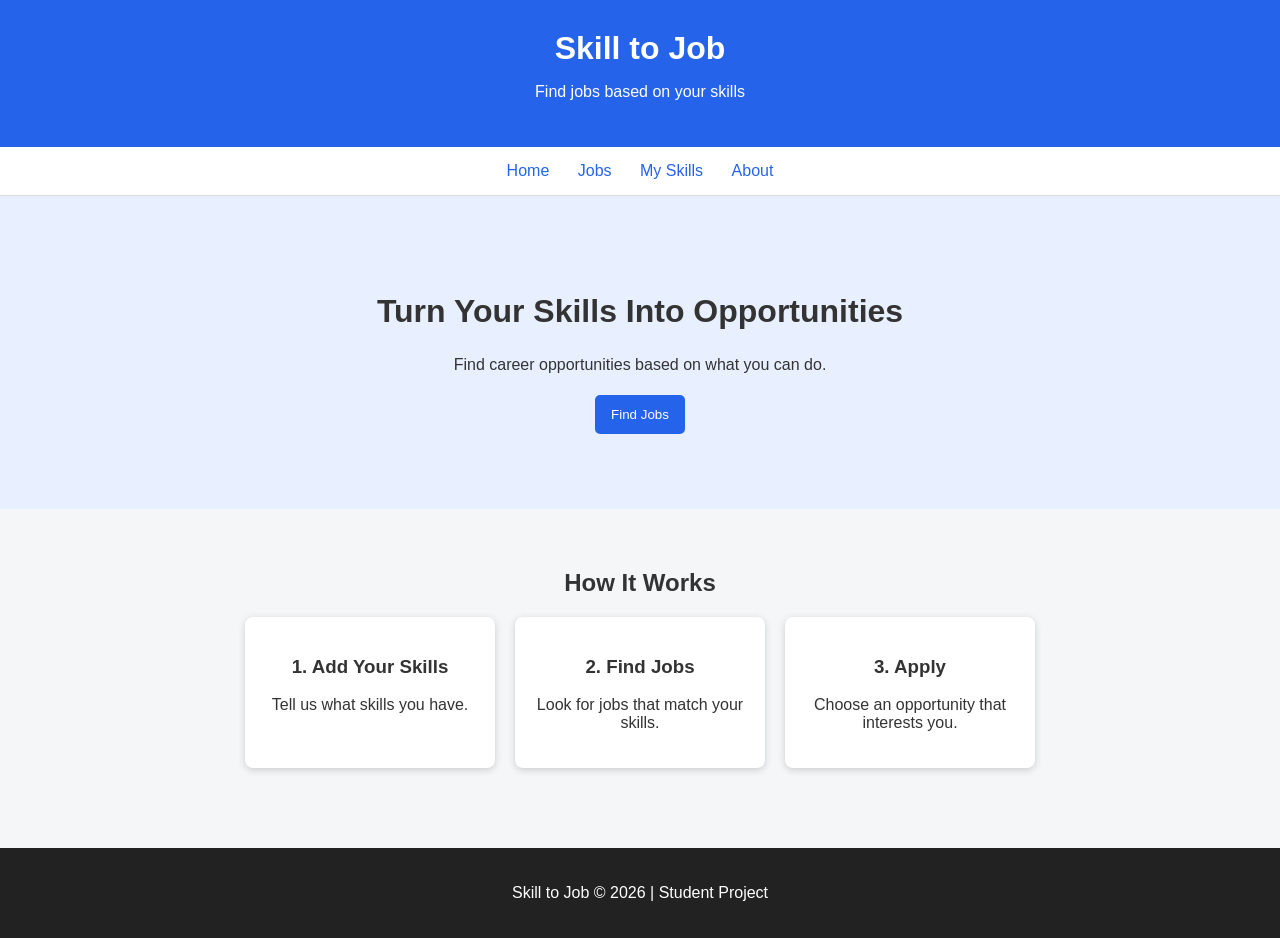
==== index.html @ 77031315 "initial commit" ====
<!DOCTYPE html>
<html>
<head>
    <title>Skill to Job - Home</title>
    <link rel="stylesheet" href="style.css">
</head>

<body>

<header>
    <h1>Skill to Job</h1>
    <p>Find jobs based on your skills</p>
</header>

<nav>
    <a href="index.html">Home</a>
    <a href="jobs.html">Jobs</a>
    <a href="skills.html">My Skills</a>
    <a href="about.html">About</a>
</nav>

<section class="hero">

    <h2>Turn Your Skills Into Opportunities</h2>

    <p>
        Find career opportunities based on what you can do.
    </p>

    <a href="jobs.html">
        <button>Find Jobs</button>
    </a>

</section>

<section class="home-content">

    <h2>How It Works</h2>

    <div class="steps">

        <div class="step">
            <h3>1. Add Your Skills</h3>
            <p>
                Tell us what skills you have.
            </p>
        </div>

        <div class="step">
            <h3>2. Find Jobs</h3>
            <p>
                Look for jobs that match your skills.
            </p>
        </div>

        <div class="step">
            <h3>3. Apply</h3>
            <p>
                Choose an opportunity that interests you.
            </p>
        </div>

    </div>

</section>

<footer>
    <p>Skill to Job &copy; 2026 | Student Project</p>
</footer>

</body>
</html>
---- style.css ----
* {
    box-sizing: border-box;
}

body {
    margin: 0;
    font-family: Arial, sans-serif;
    background-color: #f4f6f8;
    color: #333;
}


/* HEADER */

header {
    background-color: #2563eb;
    color: white;
    text-align: center;
    padding: 30px;
}

header h1 {
    margin: 0;
}


/* NAVIGATION */

nav {
    background-color: white;
    text-align: center;
    padding: 15px;
    border-bottom: 1px solid #ddd;
}

nav a {
    text-decoration: none;
    color: #2563eb;
    margin: 0 12px;
}

nav a:hover {
    text-decoration: underline;
}


/* HOME */

.hero {
    text-align: center;
    padding: 70px 20px;
    background-color: #e8f0ff;
}

.hero h2 {
    font-size: 32px;
}


.home-content {
    text-align: center;
    padding: 40px 20px;
}

.steps {
    display: flex;
    justify-content: center;
    gap: 20px;
    flex-wrap: wrap;
}

.step {
    background-color: white;
    width: 250px;
    padding: 20px;
    border-radius: 8px;
    box-shadow: 0 2px 7px #ccc;
}


/* SEARCH */

.search-box {
    background-color: white;
    text-align: center;
    padding: 35px;
    margin: 25px auto;
    width: 90%;
    max-width: 800px;
    border-radius: 8px;
}


/* INPUT */

input {
    padding: 12px;
    width: 60%;
    max-width: 500px;
    border: 1px solid #aaa;
    border-radius: 5px;
}


/* BUTTON */

button {
    padding: 12px 16px;
    margin: 5px;
    border: none;
    border-radius: 5px;
    background-color: #2563eb;
    color: white;
    cursor: pointer;
}

button:hover {
    background-color: #1749b5;
}


/* JOBS */

.section-title {
    text-align: center;
    margin-top: 35px;
}

.filter {
    text-align: center;
    margin: 20px;
}

.job-container {
    display: flex;
    flex-wrap: wrap;
    justify-content: center;
    gap: 20px;
    padding: 20px;
}

.job-card {
    background-color: white;
    width: 300px;
    padding: 20px;
    border-radius: 8px;
    box-shadow: 0 2px 8px #ccc;
}

.job-card h3 {
    color: #2563eb;
}

.job-card p {
    line-height: 1.5;
}


/* CATEGORY */

.category {
    display: inline-block;
    background-color: #e8f0ff;
    color: #1749b5;
    padding: 5px 8px;
    border-radius: 4px;
    font-size: 13px;
}


/* MATCH */

.match {
    font-weight: bold;
    color: green;
}


/* SKILLS */

.skills-page {
    background-color: white;
    width: 90%;
    max-width: 800px;
    margin: 40px auto;
    padding: 35px;
    border-radius: 8px;
}

.skills-page h2 {
    color: #2563eb;
}

.skills-page li {
    margin: 10px;
}


/* ABOUT */

.about-page {
    background-color: white;
    width: 90%;
    max-width: 800px;
    margin: 40px auto;
    padding: 35px;
    border-radius: 8px;
    line-height: 1.6;
}

.about-page h2 {
    color: #2563eb;
}


/* FOOTER */

footer {
    margin-top: 40px;
    background-color: #222;
    color: white;
    text-align: center;
    padding: 20px;
}


/* MOBILE */

@media (max-width: 600px) {

    input {
        width: 90%;
    }

    .job-card {
        width: 90%;
    }

    nav a {
        display: inline-block;
        margin: 6px;
    }

}
<!DOCTYPE html>
<html>
<head>
    <title>Skill to Job - My Skills</title>
    <link rel="stylesheet" href="style.css">
</head>

<body>

<header>
    <h1>Skill to Job</h1>
    <p>Build your skill profile</p>
</header>

<nav>
    <a href="index.html">Home</a>
    <a href="jobs.html">Jobs</a>
    <a href="skills.html">My Skills</a>
    <a href="about.html">About</a>
</nav>


<section class="skills-page">

    <h2>My Skills</h2>

    <p>
        Add the skills that you currently have.
    </p>

    <input
        type="text"
        id="skillInput"
        placeholder="Example: communication"
    >

    <button onclick="addSkill()">
        Add Skill
    </button>


    <h3>My Skill List</h3>

    <ul id="skillList"></ul>

</section>


<footer>
    <p>Skill to Job &copy; 2026 | Student Project</p>
</footer>


<script>

function addSkill() {

    let input =
        document.getElementById("skillInput");

    let skill =
        input.value.trim();


    if (skill == "") {

        alert("Please enter a skill.");

        return;
    }


    let list =
        document.getElementById("skillList");


    let item =
        document.createElement("li");


    item.innerText = skill;


    list.appendChild(item);


    input.value = "";

}

</script>

</body>
</html>
10:14 PM
* {
    box-sizing: border-box;
}

body {
    margin: 0;
    font-family: Arial, sans-serif;
    background-color: #f4f6f8;
    color: #333;
}


/* HEADER */

header {
    background-color: #2563eb;
    color: white;
    text-align: center;
    padding: 30px;
}

header h1 {
    margin: 0;
}


/* NAVIGATION */

nav {
    background-color: white;
    text-align: center;
    padding: 15px;
    border-bottom: 1px solid #ddd;
}

nav a {
    text-decoration: none;
    color: #2563eb;
    margin: 0 12px;
}

nav a:hover {
    text-decoration: underline;
}


/* HOME */

.hero {
    text-align: center;
    padding: 70px 20px;
    background-color: #e8f0ff;
}

.hero h2 {
    font-size: 32px;
}


.home-content {
    text-align: center;
    padding: 40px 20px;
}

.steps {
    display: flex;
    justify-content: center;
    gap: 20px;
    flex-wrap: wrap;
}

.step {
    background-color: white;
    width: 250px;
    padding: 20px;
    border-radius: 8px;
    box-shadow: 0 2px 7px #ccc;
}


/* SEARCH */

.search-box {
    background-color: white;
    text-align: center;
    padding: 35px;
    margin: 25px auto;
    width: 90%;
    max-width: 800px;
    border-radius: 8px;
}


/* INPUT */

input {
    padding: 12px;
    width: 60%;
    max-width: 500px;
    border: 1px solid #aaa;
    border-radius: 5px;
}


/* BUTTON */

button {
    padding: 12px 16px;
    margin: 5px;
    border: none;
    border-radius: 5px;
    background-color: #2563eb;
    color: white;
    cursor: pointer;
}

button:hover {
    background-color: #1749b5;
}


/* JOBS */

.section-title {
    text-align: center;
    margin-top: 35px;
}

.filter {
    text-align: center;
    margin: 20px;
}

.job-container {
    display: flex;
    flex-wrap: wrap;
    justify-content: center;
    gap: 20px;
    padding: 20px;
}

.job-card {
    background-color: white;
    width: 300px;
    padding: 20px;
    border-radius: 8px;
    box-shadow: 0 2px 8px #ccc;
}

.job-card h3 {
    color: #2563eb;
}

.job-card p {
    line-height: 1.5;
}


/* CATEGORY */

.category {
    display: inline-block;
    background-color: #e8f0ff;
    color: #1749b5;
    padding: 5px 8px;
    border-radius: 4px;
    font-size: 13px;
}


/* MATCH */

.match {
    font-weight: bold;
    color: green;
}


/* SKILLS */

.skills-page {
    background-color: white;
    width: 90%;
    max-width: 800px;
    margin: 40px auto;
    padding: 35px;
    border-radius: 8px;
}

.skills-page h2 {
    color: #2563eb;
}

.skills-page li {
    margin: 10px;
}


/* ABOUT */

.about-page {
    background-color: white;
    width: 90%;
    max-width: 800px;
    margin: 40px auto;
    padding: 35px;
    border-radius: 8px;
    line-height: 1.6;
}

.about-page h2 {
    color: #2563eb;
}


/* FOOTER */

footer {
    margin-top: 40px;
    background-color: #222;
    color: white;
    text-align: center;
    padding: 20px;
}


/* MOBILE */

@media (max-width: 600px) {

    input {
        width: 90%;
    }

    .job-card {
        width: 90%;
    }

    nav a {
        display: inline-block;
        margin: 6px;
    }

}
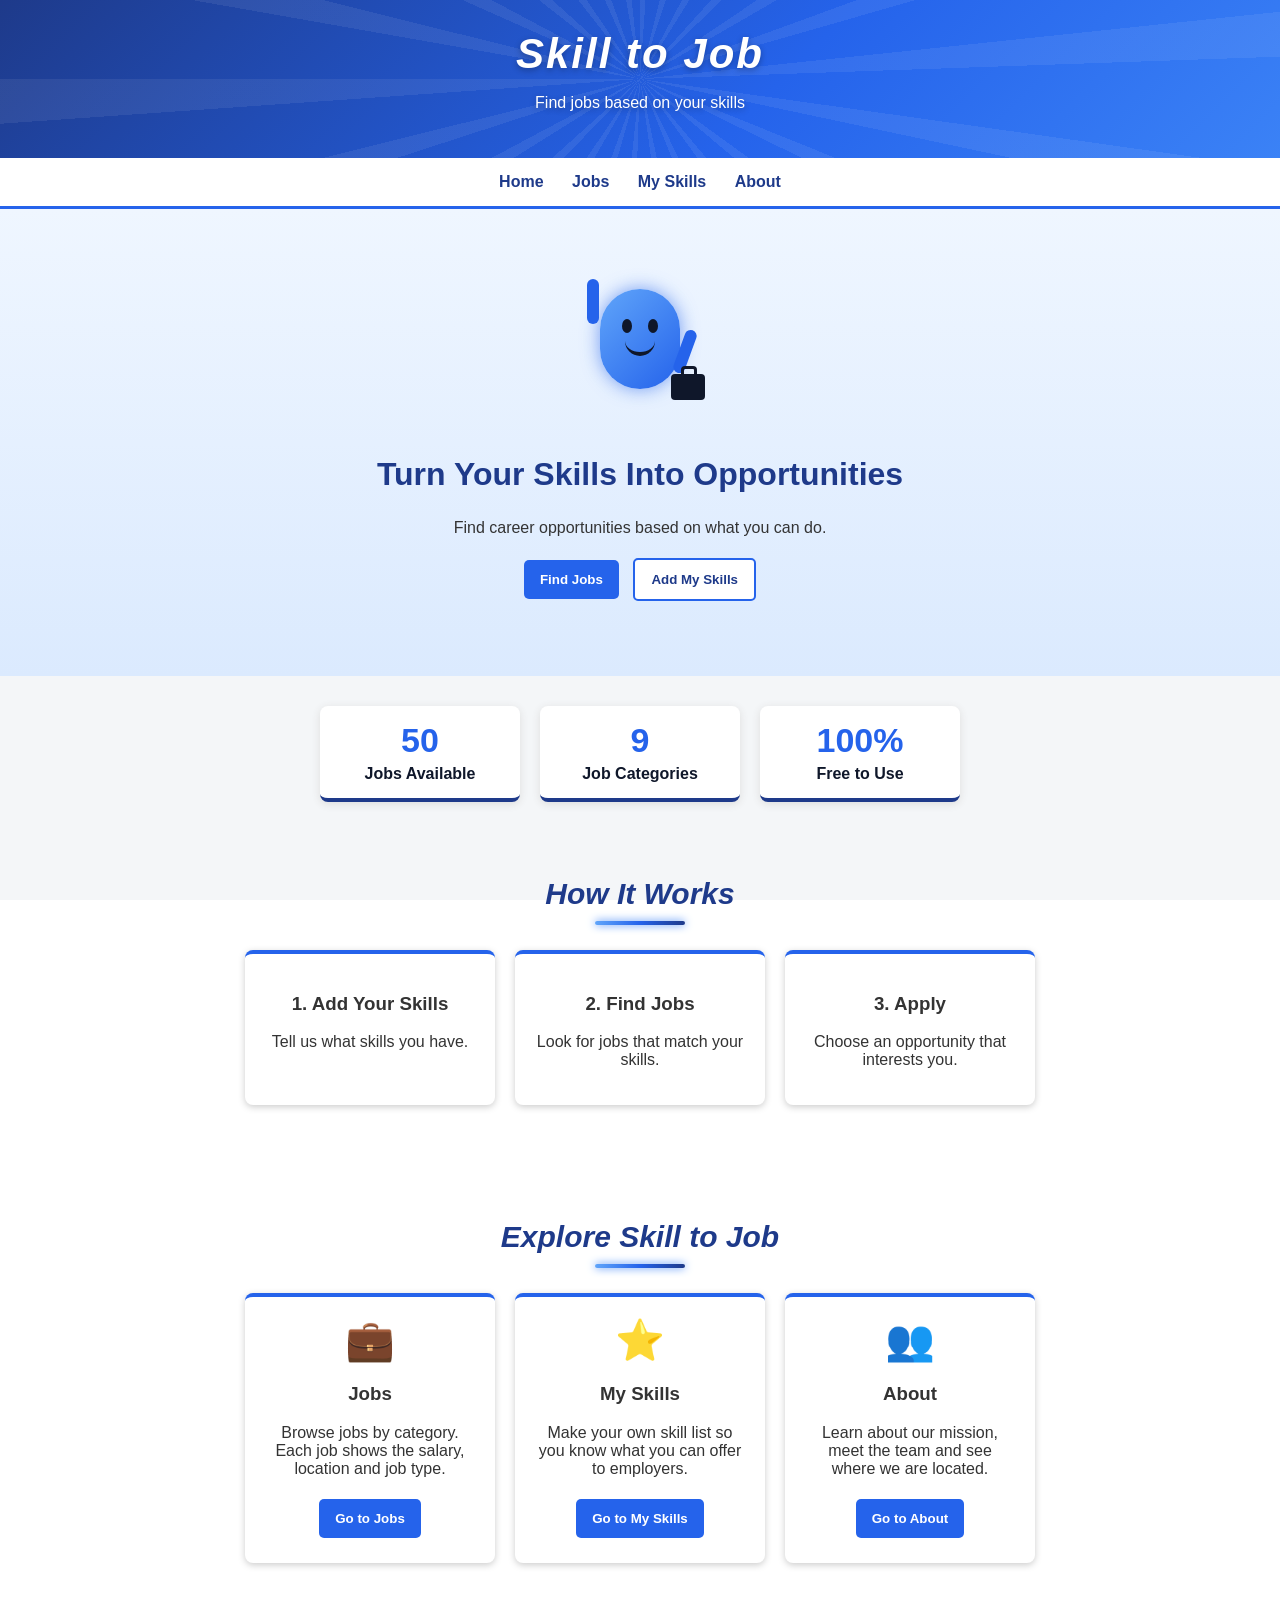
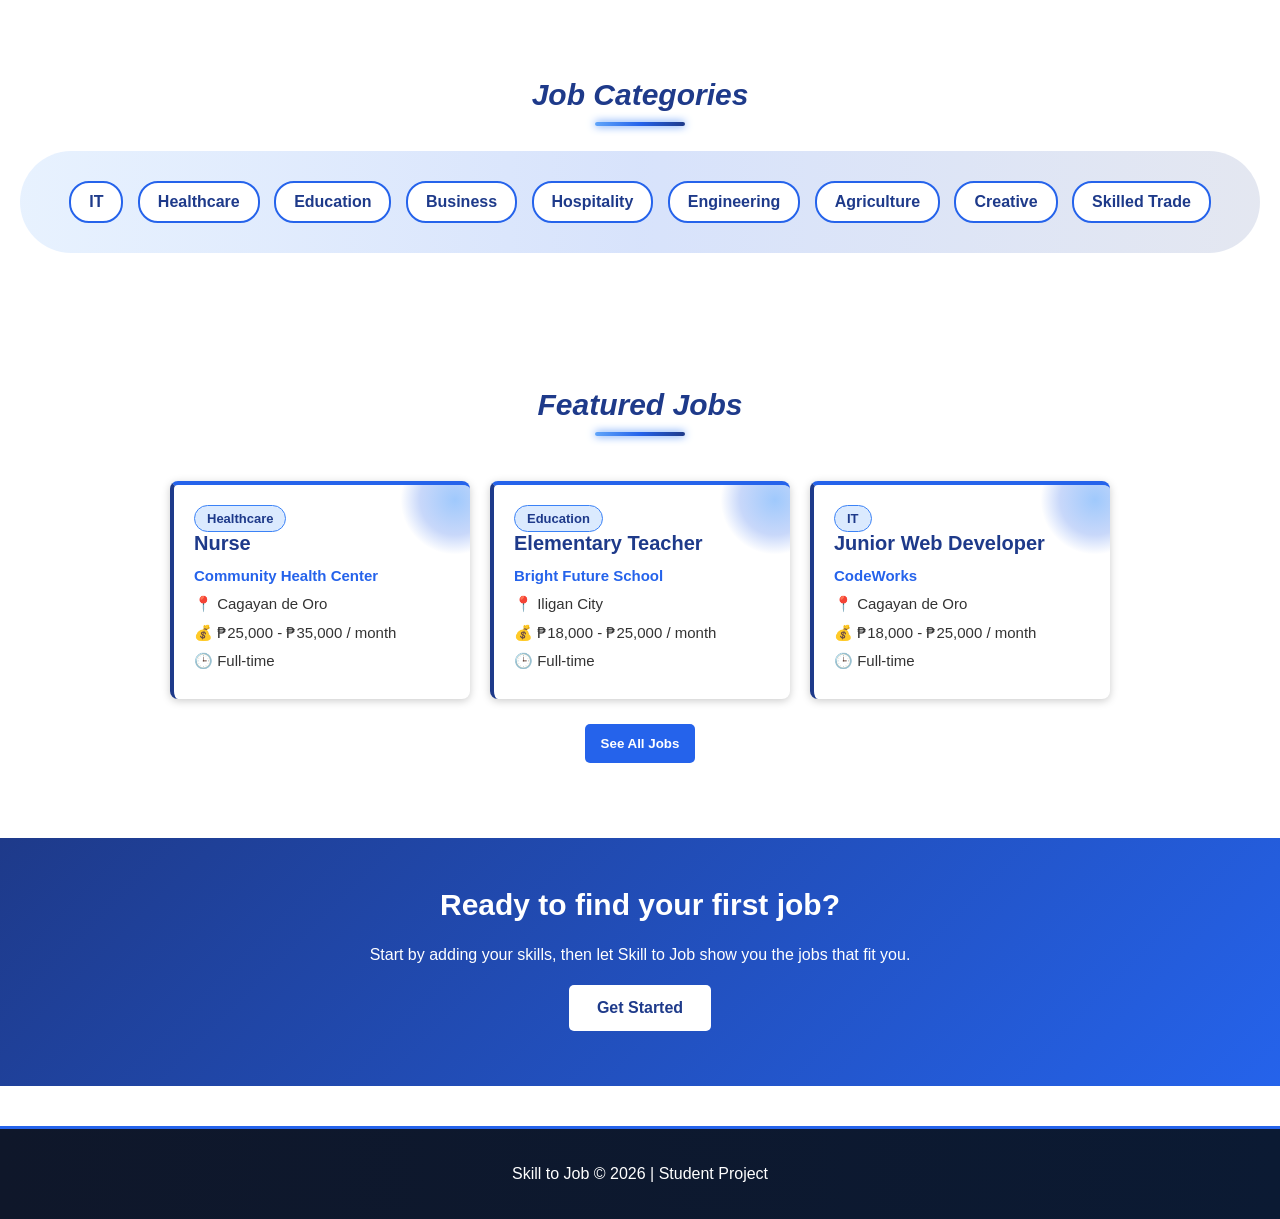
==== commit 6fac2d4e: "midterm project presentation" ====
--- a/index.html
+++ b/index.html
@@ -19,50 +19,193 @@
     <a href="about.html">About</a>
 </nav>
 
+
+<!-- ===== HERO ===== -->
 <section class="hero">
 
+    <div class="mascot">
+        <div class="mascot-body">
+            <div class="eye left"></div>
+            <div class="eye right"></div>
+            <div class="smile"></div>
+        </div>
+        <div class="arm wave"></div>
+        <div class="arm hold"></div>
+        <div class="briefcase"></div>
+    </div>
+
     <h2>Turn Your Skills Into Opportunities</h2>
 
-    <p>
-        Find career opportunities based on what you can do.
-    </p>
+    <p>Find career opportunities based on what you can do.</p>
 
     <a href="jobs.html">
         <button>Find Jobs</button>
     </a>
 
-</section>
-
-<section class="home-content">
-
-    <h2>How It Works</h2>
+    <a href="skills.html">
+        <button class="btn-outline">Add My Skills</button>
+    </a>
+
+</section>
+
+
+<!-- ===== NUMBERS ===== -->
+<section class="stats">
+
+    <div class="stat">
+        <h3>50</h3>
+        <p>Jobs Available</p>
+    </div>
+
+    <div class="stat">
+        <h3>9</h3>
+        <p>Job Categories</p>
+    </div>
+
+    <div class="stat">
+        <h3>100%</h3>
+        <p>Free to Use</p>
+    </div>
+
+</section>
+
+
+<!-- ===== HOW IT WORKS ===== -->
+<section class="home-content">
+
+    <h2 class="section-title">How It Works</h2>
 
     <div class="steps">
 
         <div class="step">
             <h3>1. Add Your Skills</h3>
-            <p>
-                Tell us what skills you have.
-            </p>
+            <p>Tell us what skills you have.</p>
         </div>
 
         <div class="step">
             <h3>2. Find Jobs</h3>
-            <p>
-                Look for jobs that match your skills.
-            </p>
+            <p>Look for jobs that match your skills.</p>
         </div>
 
         <div class="step">
             <h3>3. Apply</h3>
-            <p>
-                Choose an opportunity that interests you.
-            </p>
-        </div>
-
-    </div>
-
-</section>
+            <p>Choose an opportunity that interests you.</p>
+        </div>
+
+    </div>
+
+</section>
+
+
+<!-- ===== OUR PAGES ===== -->
+<section class="home-content">
+
+    <h2 class="section-title">Explore Skill to Job</h2>
+
+    <div class="steps">
+
+        <div class="step page-card">
+            <div class="page-icon">💼</div>
+            <h3>Jobs</h3>
+            <p>Browse jobs by category. Each job shows the salary, location and job type.</p>
+            <a href="jobs.html"><button>Go to Jobs</button></a>
+        </div>
+
+        <div class="step page-card">
+            <div class="page-icon">⭐</div>
+            <h3>My Skills</h3>
+            <p>Make your own skill list so you know what you can offer to employers.</p>
+            <a href="skills.html"><button>Go to My Skills</button></a>
+        </div>
+
+        <div class="step page-card">
+            <div class="page-icon">👥</div>
+            <h3>About</h3>
+            <p>Learn about our mission, meet the team and see where we are located.</p>
+            <a href="about.html"><button>Go to About</button></a>
+        </div>
+
+    </div>
+
+</section>
+
+
+<!-- ===== CATEGORIES ===== -->
+<section class="home-content">
+
+    <h2 class="section-title">Job Categories</h2>
+
+    <div class="filter">
+        <a href="jobs.html#it">IT</a>
+        <a href="jobs.html#healthcare">Healthcare</a>
+        <a href="jobs.html#education">Education</a>
+        <a href="jobs.html#business">Business</a>
+        <a href="jobs.html#hospitality">Hospitality</a>
+        <a href="jobs.html#engineering">Engineering</a>
+        <a href="jobs.html#agriculture">Agriculture</a>
+        <a href="jobs.html#creative">Creative</a>
+        <a href="jobs.html#skilled-trade">Skilled Trade</a>
+    </div>
+
+</section>
+
+
+<!-- ===== FEATURED JOBS ===== -->
+<section class="home-content">
+
+    <h2 class="section-title">Featured Jobs</h2>
+
+    <div class="job-container">
+
+        <div class="job-card">
+            <span class="category">Healthcare</span>
+            <h3>Nurse</h3>
+            <p class="company">Community Health Center</p>
+            <p>📍 Cagayan de Oro</p>
+            <p>💰 ₱25,000 - ₱35,000 / month</p>
+            <p>🕒 Full-time</p>
+        </div>
+
+        <div class="job-card">
+            <span class="category">Education</span>
+            <h3>Elementary Teacher</h3>
+            <p class="company">Bright Future School</p>
+            <p>📍 Iligan City</p>
+            <p>💰 ₱18,000 - ₱25,000 / month</p>
+            <p>🕒 Full-time</p>
+        </div>
+
+        <div class="job-card">
+            <span class="category">IT</span>
+            <h3>Junior Web Developer</h3>
+            <p class="company">CodeWorks</p>
+            <p>📍 Cagayan de Oro</p>
+            <p>💰 ₱18,000 - ₱25,000 / month</p>
+            <p>🕒 Full-time</p>
+        </div>
+
+    </div>
+
+    <a href="jobs.html">
+        <button>See All Jobs</button>
+    </a>
+
+</section>
+
+
+<!-- ===== CALL TO ACTION ===== -->
+<section class="cta">
+
+    <h2>Ready to find your first job?</h2>
+
+    <p>Start by adding your skills, then let Skill to Job show you the jobs that fit you.</p>
+
+    <a href="skills.html">
+        <button>Get Started</button>
+    </a>
+
+</section>
+
 
 <footer>
     <p>Skill to Job &copy; 2026 | Student Project</p>
--- a/style.css
+++ b/style.css
@@ -1,135 +1,337 @@
-* {
-    box-sizing: border-box;
-}
+/* ===== GENERAL ===== */
+
+* { box-sizing: border-box; }
 
 body {
     margin: 0;
     font-family: Arial, sans-serif;
-    background-color: #f4f6f8;
     color: #333;
-}
-
-
-/* HEADER */
+    background: radial-gradient(circle at 50% 0%, #e0ecff 0%, #f4f6f8 45%) fixed;
+}
+
+a { text-decoration: none; }
+
+
+/* ===== HEADER ===== */
 
 header {
-    background-color: #2563eb;
-    color: white;
-    text-align: center;
+    position: relative;
+    overflow: hidden;
     padding: 30px;
-}
+    color: white;
+    text-align: center;
+    background: linear-gradient(135deg, #1e3a8a 0%, #2563eb 60%, #3b82f6 100%);
+    text-shadow: 0 2px 6px rgba(0, 0, 0, 0.3);
+}
+
+/* spinning light rays */
+header::before {
+    content: "";
+    position: absolute;
+    inset: -50%;
+    background: repeating-conic-gradient(rgba(255, 255, 255, 0.07) 0deg 4deg, transparent 4deg 14deg);
+    animation: spin 30s linear infinite;
+    pointer-events: none;
+}
+
+header h1, header p { position: relative; z-index: 1; }
 
 header h1 {
     margin: 0;
-}
-
-
-/* NAVIGATION */
+    font-size: 42px;
+    font-style: italic;
+    letter-spacing: 2px;
+}
+
+@keyframes spin { to { transform: rotate(360deg); } }
+
+
+/* ===== NAVIGATION ===== */
 
 nav {
+    padding: 15px;
+    text-align: center;
     background-color: white;
-    text-align: center;
-    padding: 15px;
-    border-bottom: 1px solid #ddd;
-}
-
-nav a {
-    text-decoration: none;
-    color: #2563eb;
-    margin: 0 12px;
-}
-
-nav a:hover {
-    text-decoration: underline;
-}
-
-
-/* HOME */
+    border-bottom: 3px solid #2563eb;
+}
+
+nav a { margin: 0 12px; color: #1e3a8a; font-weight: bold; transition: 0.2s; }
+nav a:hover { color: #2563eb; text-decoration: underline; }
+
+
+/* ===== BUTTONS ===== */
+
+button {
+    margin: 5px;
+    padding: 12px 16px;
+    border: none;
+    border-radius: 5px;
+    color: white;
+    font-weight: bold;
+    cursor: pointer;
+    background: #2563eb;
+    transition: transform 0.15s, box-shadow 0.2s;
+}
+
+button:hover {
+    background: #1d4ed8;
+    transform: translateY(-2px);
+    box-shadow: 0 0 14px #3b82f6;
+}
+
+button:focus-visible { outline: none; box-shadow: 0 0 10px rgba(37, 99, 235, 0.6); }
+
+.btn-outline { background: white; color: #1e3a8a; border: 2px solid #2563eb; }
+.btn-outline:hover { color: white; }
+
+
+/* ===== HOME ===== */
 
 .hero {
-    text-align: center;
     padding: 70px 20px;
-    background-color: #e8f0ff;
-}
-
-.hero h2 {
-    font-size: 32px;
-}
-
-
-.home-content {
-    text-align: center;
-    padding: 40px 20px;
-}
-
-.steps {
+    text-align: center;
+    background: linear-gradient(180deg, #eff6ff 0%, #dbeafe 100%);
+}
+
+.hero h2 { font-size: 32px; color: #1e3a8a; }
+
+.home-content { padding: 40px 20px; text-align: center; }
+
+.steps, .stats, .team {
     display: flex;
     justify-content: center;
+    flex-wrap: wrap;
     gap: 20px;
-    flex-wrap: wrap;
 }
 
 .step {
-    background-color: white;
     width: 250px;
     padding: 20px;
+    background-color: white;
     border-radius: 8px;
+    border-top: 4px solid #2563eb;
     box-shadow: 0 2px 7px #ccc;
-}
-
-
-/* SEARCH */
-
-.search-box {
+    transition: 0.2s;
+}
+
+.page-card { text-align: center; }
+.page-icon { font-size: 40px; }
+
+.stats { padding: 30px 20px 0; }
+
+.stat {
+    width: 200px;
+    padding: 15px;
+    text-align: center;
     background-color: white;
-    text-align: center;
-    padding: 35px;
-    margin: 25px auto;
+    border-radius: 8px;
+    border-bottom: 4px solid #1e3a8a;
+    box-shadow: 0 2px 8px #ddd;
+}
+
+.stat h3 { margin: 0; font-size: 34px; color: #2563eb; }
+.stat p { margin: 5px 0 0; font-weight: bold; color: #0f172a; }
+
+.cta {
+    margin-top: 30px;
+    padding: 50px 20px;
+    text-align: center;
+    color: white;
+    background: linear-gradient(135deg, #1e3a8a 0%, #2563eb 100%);
+}
+
+.cta h2 { margin-top: 0; font-size: 30px; }
+.cta button { padding: 14px 28px; font-size: 16px; color: #1e3a8a; background: white; }
+.cta button:hover { background: #dbeafe; }
+
+
+/* ===== MASCOT ===== */
+
+.mascot { position: relative; width: 130px; height: 150px; margin: 0 auto 10px; }
+
+.mascot-body {
+    position: absolute;
+    left: 25px;
+    top: 10px;
+    width: 80px;
+    height: 100px;
+    border-radius: 40px;
+    background: linear-gradient(135deg, #60a5fa, #2563eb);
+    box-shadow: 0 0 18px rgba(37, 99, 235, 0.6);
+}
+
+.eye {
+    position: absolute;
+    top: 30px;
+    width: 10px;
+    height: 14px;
+    border-radius: 50%;
+    background-color: #0f172a;
+}
+
+.eye.left  { left: 22px; }
+.eye.right { right: 22px; }
+
+.smile {
+    position: absolute;
+    left: 25px;
+    top: 52px;
+    width: 30px;
+    height: 15px;
+    border-bottom: 4px solid #0f172a;
+    border-radius: 0 0 20px 20px;
+}
+
+.arm {
+    position: absolute;
+    width: 12px;
+    height: 45px;
+    border-radius: 6px;
+    background-color: #2563eb;
+}
+
+.arm.wave {
+    left: 12px;
+    top: 0;
+    transform-origin: bottom;
+    animation: wave 1s ease-in-out infinite alternate;
+}
+
+.arm.hold { right: 14px; top: 50px; transform: rotate(20deg); }
+
+.briefcase {
+    position: absolute;
+    right: 0;
+    top: 95px;
+    width: 34px;
+    height: 26px;
+    border-radius: 4px;
+    background-color: #0f172a;
+}
+
+/* briefcase handle */
+.briefcase::before {
+    content: "";
+    position: absolute;
+    left: 10px;
+    top: -8px;
+    width: 10px;
+    height: 6px;
+    border: 3px solid #0f172a;
+    border-bottom: none;
+    border-radius: 4px 4px 0 0;
+}
+
+@keyframes wave {
+    from { transform: rotate(-40deg); }
+    to   { transform: rotate(-10deg); }
+}
+
+
+/* ===== WHITE BOXES (search, skills, about) ===== */
+
+.search-box, .skills-page, .about-page {
     width: 90%;
     max-width: 800px;
+    margin: 40px auto;
+    padding: 35px;
+    background-color: white;
     border-radius: 8px;
-}
-
-
-/* INPUT */
-
-input {
-    padding: 12px;
-    width: 60%;
-    max-width: 500px;
-    border: 1px solid #aaa;
-    border-radius: 5px;
-}
-
-
-/* BUTTON */
-
-button {
-    padding: 12px 16px;
+    border-top: 4px solid #2563eb;
+}
+
+.search-box {
+    position: relative;
+    overflow: hidden;
+    margin: 25px auto;
+    text-align: center;
+    box-shadow: 0 0 20px rgba(37, 99, 235, 0.25);
+    background:
+        radial-gradient(circle at 0% 100%, rgba(96, 165, 250, 0.35) 0%, transparent 35%),
+        radial-gradient(circle at 100% 0%, rgba(30, 58, 138, 0.18) 0%, transparent 35%),
+        white;
+}
+
+/* light rays in the corner */
+.search-box::before {
+    content: "";
+    position: absolute;
+    top: -120px;
+    right: -120px;
+    width: 260px;
+    height: 260px;
+    border-radius: 50%;
+    background: repeating-conic-gradient(rgba(37, 99, 235, 0.12) 0deg 6deg, transparent 6deg 18deg);
+    pointer-events: none;
+}
+
+.search-box h2 { position: relative; font-size: 34px; font-style: italic; color: #0f172a; }
+.search-box p { position: relative; color: #475569; }
+.search-box button { position: relative; padding: 12px 26px; border-radius: 30px; }
+
+
+/* ===== TITLES ===== */
+
+.section-title {
+    margin-top: 35px;
+    text-align: center;
+    font-size: 30px;
+    font-style: italic;
+    color: #1e3a8a;
+}
+
+/* line under the title */
+.section-title::after {
+    content: "";
+    display: block;
+    width: 90px;
+    height: 4px;
+    margin: 10px auto 0;
+    border-radius: 4px;
+    background: linear-gradient(90deg, #60a5fa, #2563eb, #1e3a8a);
+    box-shadow: 0 0 8px #3b82f6;
+}
+
+
+/* ===== CATEGORY BUTTONS ===== */
+
+.filter {
+    max-width: 1450px;
+    margin: 20px auto;
+    padding: 25px 20px;
+    text-align: center;
+    border-radius: 60px;
+    background: linear-gradient(90deg, rgba(96, 165, 250, 0.15), rgba(37, 99, 235, 0.18), rgba(30, 58, 138, 0.12));
+}
+
+.filter a {
+    display: inline-block;
     margin: 5px;
-    border: none;
-    border-radius: 5px;
-    background-color: #2563eb;
-    color: white;
-    cursor: pointer;
-}
-
-button:hover {
-    background-color: #1749b5;
-}
-
-
-/* JOBS */
-
-.section-title {
-    text-align: center;
-    margin-top: 35px;
-}
-
-.filter {
-    text-align: center;
-    margin: 20px;
-}
+    padding: 10px 18px;
+    font-weight: bold;
+    color: #1e3a8a;
+    background: white;
+    border: 2px solid #2563eb;
+    border-radius: 20px;
+    transition: 0.2s;
+}
+
+.filter a:hover, .filter a:focus-visible {
+    color: white;
+    background: #2563eb;
+    box-shadow: 0 0 14px rgba(37, 99, 235, 0.6);
+}
+
+.filter a:hover { transform: translateY(-3px) scale(1.05); }
+
+
+/* ===== JOBS ===== */
+
+.cat-section { padding-top: 10px; }
+.cat-title { text-align: center; color: #0f172a; font-style: italic; }
+
+/* when a category is clicked (example: jobs.html#healthcare), hide the others */
+body:has(.cat-section:target) .cat-section:not(:target) { display: none; }
 
 .job-container {
     display: flex;
@@ -140,444 +342,215 @@
 }
 
 .job-card {
-    background-color: white;
+    position: relative;
+    overflow: hidden;
     width: 300px;
     padding: 20px;
+    background-color: white;
     border-radius: 8px;
+    border-top: 4px solid #2563eb;
+    border-left: 4px solid #1e3a8a;
     box-shadow: 0 2px 8px #ccc;
-}
-
-.job-card h3 {
-    color: #2563eb;
-}
-
-.job-card p {
-    line-height: 1.5;
-}
-
-
-/* CATEGORY */
+    transition: 0.2s;
+}
+
+.step:hover, .job-card:hover {
+    transform: translateY(-4px);
+    box-shadow: 0 0 18px rgba(37, 99, 235, 0.55);
+}
+
+/* glowing circle in the corner */
+.job-card::before {
+    content: "";
+    position: absolute;
+    top: -40px;
+    right: -40px;
+    width: 110px;
+    height: 110px;
+    border-radius: 50%;
+    background: radial-gradient(circle, rgba(96, 165, 250, 0.6) 0%, rgba(37, 99, 235, 0.25) 45%, transparent 70%);
+    pointer-events: none;
+}
+
+.home-content .job-card { text-align: left; }
+.job-card h3 { margin-top: 0; font-size: 20px; color: #1e3a8a; }
+.job-card p { margin: 6px 0; font-size: 15px; line-height: 1.5; }
+.job-card .info { line-height: 1.9; }
+.job-card .company { margin-top: -10px; font-weight: bold; color: #2563eb; }
+.job-card .description { margin: 12px 0; color: #555; }
 
 .category {
     display: inline-block;
-    background-color: #e8f0ff;
-    color: #1749b5;
-    padding: 5px 8px;
-    border-radius: 4px;
+    padding: 5px 12px;
     font-size: 13px;
-}
-
-
-/* MATCH */
-
-.match {
     font-weight: bold;
-    color: green;
-}
-
-
-/* SKILLS */
-
-.skills-page {
+    color: #1e3a8a;
+    background-color: #dbeafe;
+    border: 1px solid #3b82f6;
+    border-radius: 20px;
+}
+
+.skill-tags { margin: 10px 0; }
+
+.skill-tags span {
+    display: inline-block;
+    margin: 3px;
+    padding: 4px 10px;
+    font-size: 12px;
+    color: #1e3a8a;
+    background-color: #e0e7ff;
+    border-radius: 12px;
+}
+
+/* apply button */
+.apply-btn {
+    display: block;
+    margin-top: 10px;
+    padding: 10px;
+    text-align: center;
+    color: white;
+    font-weight: bold;
+    border-radius: 20px;
+    background: #2563eb;
+}
+
+.apply-btn:hover { background: #1d4ed8; box-shadow: 0 0 14px #3b82f6; }
+
+
+/* ===== MY SKILLS ===== */
+
+.skills-page { counter-reset: myskills; }
+.skills-page h2, .about-page h2 { color: #1e3a8a; }
+.skills-page h3 { margin-bottom: 8px; color: #0f172a; }
+
+/* banner: Learn -> Practice -> Get Hired */
+.skills-banner {
+    display: flex;
+    justify-content: center;
+    align-items: center;
+    flex-wrap: wrap;
+    gap: 15px;
+    margin-top: 10px;
+    padding: 30px 20px;
+    border-radius: 12px;
+    background: linear-gradient(135deg, #1e3a8a, #3b82f6);
+}
+
+.banner-step {
+    width: 120px;
+    padding: 15px;
+    text-align: center;
+    font-size: 40px;
     background-color: white;
-    width: 90%;
-    max-width: 800px;
-    margin: 40px auto;
-    padding: 35px;
-    border-radius: 8px;
-}
-
-.skills-page h2 {
-    color: #2563eb;
-}
-
-.skills-page li {
-    margin: 10px;
-}
-
-
-/* ABOUT */
-
-.about-page {
-    background-color: white;
-    width: 90%;
-    max-width: 800px;
-    margin: 40px auto;
-    padding: 35px;
-    border-radius: 8px;
-    line-height: 1.6;
-}
-
-.about-page h2 {
-    color: #2563eb;
-}
-
-
-/* FOOTER */
+    border-radius: 10px;
+    box-shadow: 0 4px 10px rgba(0, 0, 0, 0.2);
+}
+
+.banner-step p { margin: 8px 0 0; font-size: 16px; font-weight: bold; color: #1e3a8a; }
+.arrow { font-size: 30px; color: white; }
+.banner-text { margin-bottom: 25px; text-align: center; font-size: 14px; color: #1e3a8a; }
+
+/* hide the checkbox but keep it working (display: none would stop the counter) */
+.skill-picker input { position: absolute; opacity: 0; width: 0; height: 0; }
+
+.skill-picker label {
+    display: inline-block;
+    margin: 4px;
+    padding: 8px 16px;
+    font-weight: bold;
+    color: #1e3a8a;
+    cursor: pointer;
+    background-color: #eff6ff;
+    border: 2px solid #3b82f6;
+    border-radius: 20px;
+    transition: 0.2s;
+}
+
+.skill-picker label:hover { transform: translateY(-2px); }
+
+/* picked skills light up and get counted */
+.skill-picker input:checked { counter-increment: myskills; }
+
+.skill-picker input:checked + label {
+    color: white;
+    background: #2563eb;
+    border-color: transparent;
+    box-shadow: 0 0 12px rgba(37, 99, 235, 0.6);
+}
+
+.skill-total::after {
+    content: "You picked " counter(myskills) " skill(s).";
+    display: inline-block;
+    margin-top: 15px;
+    padding: 8px 16px;
+    font-weight: bold;
+    color: #15803d;
+    background-color: #e7f9ee;
+    border-radius: 20px;
+}
+
+
+/* ===== ABOUT ===== */
+
+.about-page { line-height: 1.6; }
+
+.team { gap: 30px; margin: 20px 0; }
+
+.team-member {
+    width: 340px;
+    padding: 20px;
+    text-align: center;
+    background-color: #eff6ff;
+    border-radius: 12px;
+    border-top: 4px solid #2563eb;
+    box-shadow: 0 2px 10px #ddd;
+}
+
+/* PHOTO */
+.team-member img {
+    width: 100%;
+    height: 380px;
+    object-fit: cover;
+    border-radius: 10px;
+    border: 4px solid #2563eb;
+    background-color: #dbeafe;
+}
+
+.team-member h3 { margin: 15px 0 5px; font-size: 22px; color: #1e3a8a; }
+.team-member p { margin: 0; font-size: 16px; color: #777; }
+
+.map-box { text-align: center; }
+
+.map-box iframe {
+    max-width: 100%;
+    border-radius: 10px;
+    box-shadow: 0 0 12px rgba(37, 99, 235, 0.35);
+}
+
+
+/* ===== FOOTER ===== */
 
 footer {
     margin-top: 40px;
-    background-color: #222;
-    color: white;
-    text-align: center;
     padding: 20px;
-}
-
-
-/* MOBILE */
+    text-align: center;
+    color: white;
+    background: linear-gradient(90deg, #0f172a, #0b1a33);
+    border-top: 3px solid #2563eb;
+}
+
+
+/* ===== MOBILE ===== */
 
 @media (max-width: 600px) {
-
-    input {
-        width: 90%;
-    }
-
-    .job-card {
-        width: 90%;
-    }
-
-    nav a {
-        display: inline-block;
-        margin: 6px;
-    }
-
-}
-<!DOCTYPE html>
-<html>
-<head>
-    <title>Skill to Job - My Skills</title>
-    <link rel="stylesheet" href="style.css">
-</head>
-
-<body>
-
-<header>
-    <h1>Skill to Job</h1>
-    <p>Build your skill profile</p>
-</header>
-
-<nav>
-    <a href="index.html">Home</a>
-    <a href="jobs.html">Jobs</a>
-    <a href="skills.html">My Skills</a>
-    <a href="about.html">About</a>
-</nav>
-
-
-<section class="skills-page">
-
-    <h2>My Skills</h2>
-
-    <p>
-        Add the skills that you currently have.
-    </p>
-
-    <input
-        type="text"
-        id="skillInput"
-        placeholder="Example: communication"
-    >
-
-    <button onclick="addSkill()">
-        Add Skill
-    </button>
-
-
-    <h3>My Skill List</h3>
-
-    <ul id="skillList"></ul>
-
-</section>
-
-
-<footer>
-    <p>Skill to Job &copy; 2026 | Student Project</p>
-</footer>
-
-
-<script>
-
-function addSkill() {
-
-    let input =
-        document.getElementById("skillInput");
-
-    let skill =
-        input.value.trim();
-
-
-    if (skill == "") {
-
-        alert("Please enter a skill.");
-
-        return;
-    }
-
-
-    let list =
-        document.getElementById("skillList");
-
-
-    let item =
-        document.createElement("li");
-
-
-    item.innerText = skill;
-
-
-    list.appendChild(item);
-
-
-    input.value = "";
-
-}
-
-</script>
-
-</body>
-</html>
-10:14 PM
-* {
-    box-sizing: border-box;
-}
-
-body {
-    margin: 0;
-    font-family: Arial, sans-serif;
-    background-color: #f4f6f8;
-    color: #333;
-}
-
-
-/* HEADER */
-
-header {
-    background-color: #2563eb;
-    color: white;
-    text-align: center;
-    padding: 30px;
-}
-
-header h1 {
-    margin: 0;
-}
-
-
-/* NAVIGATION */
-
-nav {
-    background-color: white;
-    text-align: center;
-    padding: 15px;
-    border-bottom: 1px solid #ddd;
-}
-
-nav a {
-    text-decoration: none;
-    color: #2563eb;
-    margin: 0 12px;
-}
-
-nav a:hover {
-    text-decoration: underline;
-}
-
-
-/* HOME */
-
-.hero {
-    text-align: center;
-    padding: 70px 20px;
-    background-color: #e8f0ff;
-}
-
-.hero h2 {
-    font-size: 32px;
-}
-
-
-.home-content {
-    text-align: center;
-    padding: 40px 20px;
-}
-
-.steps {
-    display: flex;
-    justify-content: center;
-    gap: 20px;
-    flex-wrap: wrap;
-}
-
-.step {
-    background-color: white;
-    width: 250px;
-    padding: 20px;
-    border-radius: 8px;
-    box-shadow: 0 2px 7px #ccc;
-}
-
-
-/* SEARCH */
-
-.search-box {
-    background-color: white;
-    text-align: center;
-    padding: 35px;
-    margin: 25px auto;
-    width: 90%;
-    max-width: 800px;
-    border-radius: 8px;
-}
-
-
-/* INPUT */
-
-input {
-    padding: 12px;
-    width: 60%;
-    max-width: 500px;
-    border: 1px solid #aaa;
-    border-radius: 5px;
-}
-
-
-/* BUTTON */
-
-button {
-    padding: 12px 16px;
-    margin: 5px;
-    border: none;
-    border-radius: 5px;
-    background-color: #2563eb;
-    color: white;
-    cursor: pointer;
-}
-
-button:hover {
-    background-color: #1749b5;
-}
-
-
-/* JOBS */
-
-.section-title {
-    text-align: center;
-    margin-top: 35px;
-}
-
-.filter {
-    text-align: center;
-    margin: 20px;
-}
-
-.job-container {
-    display: flex;
-    flex-wrap: wrap;
-    justify-content: center;
-    gap: 20px;
-    padding: 20px;
-}
-
-.job-card {
-    background-color: white;
-    width: 300px;
-    padding: 20px;
-    border-radius: 8px;
-    box-shadow: 0 2px 8px #ccc;
-}
-
-.job-card h3 {
-    color: #2563eb;
-}
-
-.job-card p {
-    line-height: 1.5;
-}
-
-
-/* CATEGORY */
-
-.category {
-    display: inline-block;
-    background-color: #e8f0ff;
-    color: #1749b5;
-    padding: 5px 8px;
-    border-radius: 4px;
-    font-size: 13px;
-}
-
-
-/* MATCH */
-
-.match {
-    font-weight: bold;
-    color: green;
-}
-
-
-/* SKILLS */
-
-.skills-page {
-    background-color: white;
-    width: 90%;
-    max-width: 800px;
-    margin: 40px auto;
-    padding: 35px;
-    border-radius: 8px;
-}
-
-.skills-page h2 {
-    color: #2563eb;
-}
-
-.skills-page li {
-    margin: 10px;
-}
-
-
-/* ABOUT */
-
-.about-page {
-    background-color: white;
-    width: 90%;
-    max-width: 800px;
-    margin: 40px auto;
-    padding: 35px;
-    border-radius: 8px;
-    line-height: 1.6;
-}
-
-.about-page h2 {
-    color: #2563eb;
-}
-
-
-/* FOOTER */
-
-footer {
-    margin-top: 40px;
-    background-color: #222;
-    color: white;
-    text-align: center;
-    padding: 20px;
-}
-
-
-/* MOBILE */
-
-@media (max-width: 600px) {
-
-    input {
-        width: 90%;
-    }
-
-    .job-card {
-        width: 90%;
-    }
-
-    nav a {
-        display: inline-block;
-        margin: 6px;
-    }
-
+    .job-card, .stat, .team-member { width: 90%; }
+    nav a { display: inline-block; margin: 6px; }
+    .filter { border-radius: 20px; }
+    .search-box h2 { font-size: 26px; }
+    .cta h2 { font-size: 24px; }
+}
+
+/* stop the spinning for users who want less motion */
+@media (prefers-reduced-motion: reduce) {
+    header::before { animation: none; }
 }
